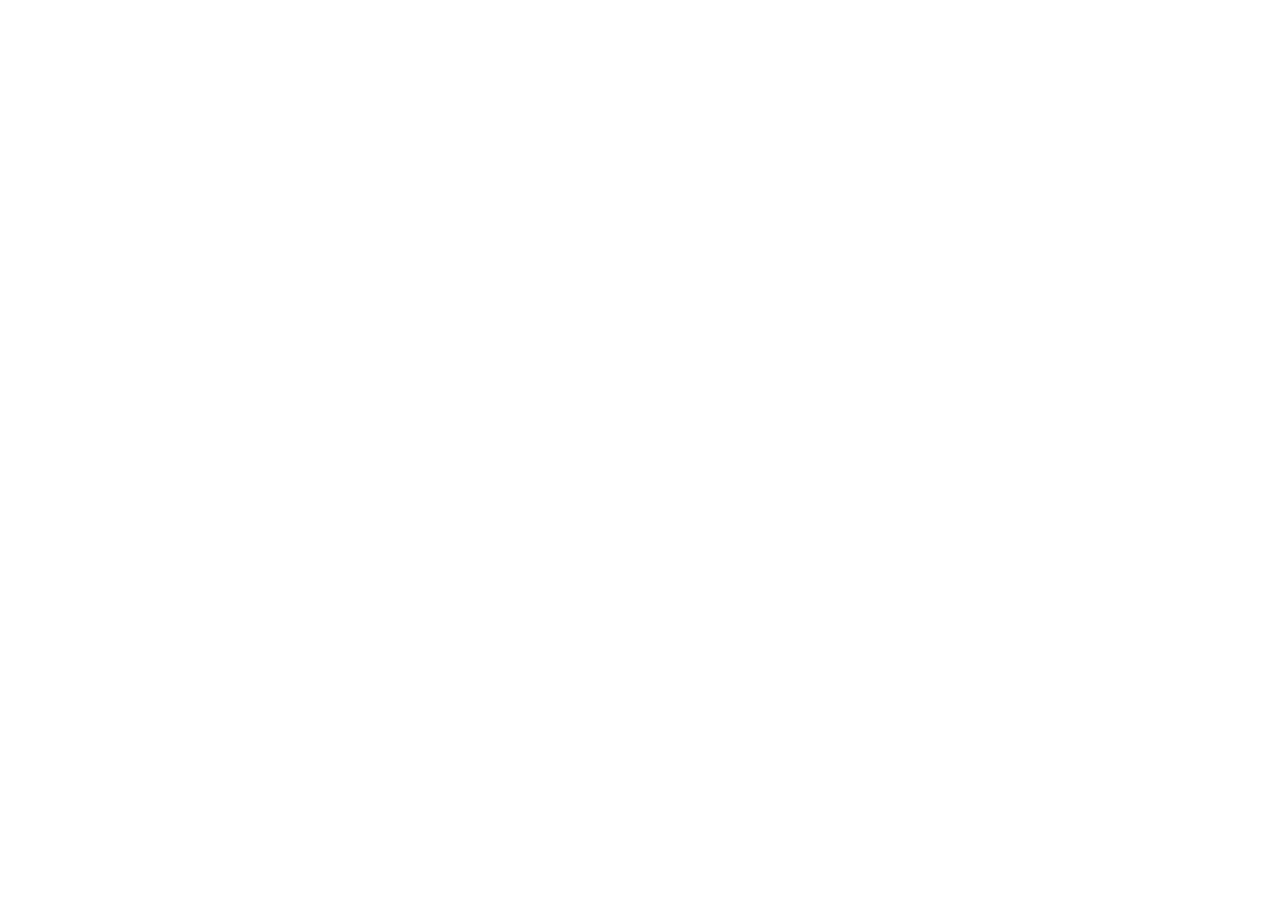
==== index.html @ 4064c4c4 "landing: wpp de ventas 7812-9062" ====
<!doctype html>
<html lang="es">
<head>
<meta charset="utf-8">
<meta name="viewport" content="width=device-width, initial-scale=1">
<title>Escribime por WhatsApp</title>
<meta name="robots" content="noindex">
<script>
  // IG iOS: salir del navegador interno a Safari (instagram://extbrowser funciona con meta refresh, no con JS)
  (function () {
    var ua = navigator.userAgent || "";
    if (/Instagram/i.test(ua) && /iPhone|iPad|iPod/i.test(ua) && location.search.indexOf("ext=1") < 0) {
      var u = location.origin + location.pathname + "?ext=1";
      document.write('<meta http-equiv="refresh" content="0;url=instagram://extbrowser/?url=' + encodeURIComponent(u) + '">');
    }
  })();
</script>
<style>
  :root { --bg:#0e1512; --card:#16211c; --txt:#f2f6f4; --mut:#9fb3a8; --wa:#25d366; --wa2:#128c4a; }
  * { box-sizing:border-box; }
  body { margin:0; min-height:100vh; display:flex; align-items:center; justify-content:center; padding:20px 16px;
         background:var(--bg); color:var(--txt); font:16px/1.45 -apple-system,system-ui,Segoe UI,Roboto,sans-serif; }
  .card { width:100%; max-width:420px; background:var(--card); border-radius:20px; padding:26px 20px; text-align:center; }
  h1 { font-size:22px; margin:0 0 6px; }
  p { color:var(--mut); margin:0 0 18px; }
  .btn { display:block; width:100%; padding:16px; border:0; border-radius:14px; font-size:18px; font-weight:700;
         color:#04210f; background:var(--wa); text-decoration:none; }
  .btn:active { background:var(--wa2); }
  .btn2 { display:none; margin-top:10px; padding:12px; border-radius:12px; border:1px solid var(--mut); color:var(--txt); text-decoration:none; font-size:15px; }
  .or { margin:20px 0 10px; color:var(--mut); font-size:14px; }
  .num { font-size:24px; font-weight:700; letter-spacing:.5px; margin:4px 0 4px; user-select:all; }
  .nota { font-size:13px; color:var(--mut); margin-bottom:12px; }
  .copy { width:100%; padding:13px; border-radius:12px; border:1px solid var(--mut); background:transparent; color:var(--txt); font-size:16px; }
  .tip { display:none; margin:0 0 16px; padding:12px; border-radius:12px; background:#223229; font-size:14px; text-align:left; }
  .tip.show { display:block; }
  .ok { color:var(--wa); font-weight:700; }
  .ttios { display:none; text-align:left; background:#223229; border:2px solid var(--wa); border-radius:14px; padding:14px 14px 10px; margin-bottom:6px; }
  .ttios .paso { font-size:17px; margin-bottom:8px; }
  .flecha { position:fixed; top:6px; right:14px; font-size:42px; color:var(--wa); animation:sube 1s ease-in-out infinite; }
  @keyframes sube { 0%,100% { transform:translateY(0); } 50% { transform:translateY(-8px); } }</style>
</head>
<body>
<main class="card">
  <h1>Escribime por WhatsApp</h1>
  <p id="sub">Tocá el botón y te ayudo con tu cambio físico.</p>

  <div class="tip" id="tip">
    <b>Si no se abre WhatsApp:</b> tocá los <b>3 puntitos ⋯</b> de arriba a la derecha, elegí <b>“Abrir en el navegador”</b> y tocá el botón otra vez. O copiá el número de abajo.
  </div>

  <div id="tt-ios" class="ttios">
    <div class="flecha">⬆</div>
    <div class="paso"><b>1.</b> Tocá los <b>3 puntitos ⋯</b> de arriba a la derecha</div>
    <div class="paso"><b>2.</b> Elegí <b>“Abrir en el navegador”</b> y se abre WhatsApp solo</div>
  </div>

  <a id="wa" class="btn" href="https://wa.me/5491178129062">Abrir WhatsApp</a>
  <a id="chrome" class="btn btn2" href="#">Abrir en Chrome</a>

  <div class="or" id="or">¿No abre? Copiá el número y escribime directo:</div>
  <div class="num" id="num">+54 9 11 7812-9062</div>
  <div class="nota">Agendalo así, con el +54 9 adelante (sirve desde cualquier país)</div>
  <button class="copy" id="copy" type="button">Copiar número</button>
</main>
<script>
  var PHONE = "5491178129062";
  var ua = navigator.userAgent || "";
  var ios = /iPhone|iPad|iPod/i.test(ua), android = /Android/i.test(ua);
  var tt = /TikTok|musical_ly|BytedanceWebview|Bytedance|trill/i.test(ua);
  var ig = /Instagram/i.test(ua), fb = /FBAN|FBAV|FB_IAB/i.test(ua);
  var wv = /; wv\)/.test(ua);
  var inApp = tt || ig || fb || wv;
  var ctx = tt ? (ios ? "t1" : "t2") : ig ? (ios ? "i1" : "i2") : fb ? "f1" : wv ? "w1" : (ios ? "s1" : android ? "s2" : "s3");
  // codigo por contexto en el texto prellenado: el closer cuenta llegadas reales por origen
  var text = "Hola Ripo, me ayudas con mi cambio físico? (" + ctx + ")";
  var waUrl = "https://wa.me/" + PHONE + "?text=" + encodeURIComponent(text);
  var wa = document.getElementById("wa");
  wa.href = waUrl;

  var NS = "ripo-cf-7k3q9x";
  function hit(ev) {
    try { fetch("https://abacus.jasoncameron.dev/hit/" + NS + "/" + ev + "_" + ctx, { mode: "no-cors", keepalive: true }).catch(function () {}); } catch (e) {}
  }
  hit("visita");
  wa.addEventListener("click", function () { hit("toque_wa"); });

  if (inApp) {
    document.getElementById("tip").classList.add("show");
    if (android) {
      // intent sin package: sirve con WhatsApp y WhatsApp Business
      wa.href = "intent://send/?phone=" + PHONE + "&text=" + encodeURIComponent(text) +
                "#Intent;scheme=whatsapp;S.browser_fallback_url=" + encodeURIComponent(waUrl) + ";end";
      var ch = document.getElementById("chrome");
      ch.style.display = "block";
      ch.href = "intent://" + location.host + location.pathname + "#Intent;scheme=https;package=com.android.chrome;end";
      ch.addEventListener("click", function () { hit("toque_chrome"); });
    }
    if (tt && ios) {
      // TikTok iPhone bloquea abrir WhatsApp (probado 28/10 en el iPhone de Ripo): unica salida = Safari o copiar el numero
      document.getElementById("tt-ios").style.display = "block";
      document.getElementById("tip").classList.remove("show");
      document.getElementById("sub").style.display = "none";
      wa.style.display = "none";
      document.getElementById("or").innerHTML = "<b>O copiá mi número y escribime directo por WhatsApp:</b>";
      document.getElementById("num").style.fontSize = "28px";
    }
  } else {
    // navegador real (Safari/Chrome): abre la app solo
    // iPhone en Safari: el esquema whatsapp:// abre la app directo (wa.me por JS no dispara el universal link)
    var auto = ios ? "whatsapp://send?phone=" + PHONE + "&text=" + encodeURIComponent(text) : waUrl;
    setTimeout(function () { location.href = auto; }, 600);
  }

  document.getElementById("copy").addEventListener("click", function () {
    hit("toque_copiar");
    var n = "+" + PHONE, b = this;
    function done() { b.innerHTML = '<span class="ok">¡Copiado! Pegalo en WhatsApp</span>'; }
    function fallback() {
      var t = document.createElement("textarea"); t.value = n; document.body.appendChild(t); t.select();
      try { document.execCommand("copy"); done(); } catch (e) {} document.body.removeChild(t);
    }
    if (navigator.clipboard && navigator.clipboard.writeText) navigator.clipboard.writeText(n).then(done, fallback); else fallback();
  });
</script>
</body>
</html>
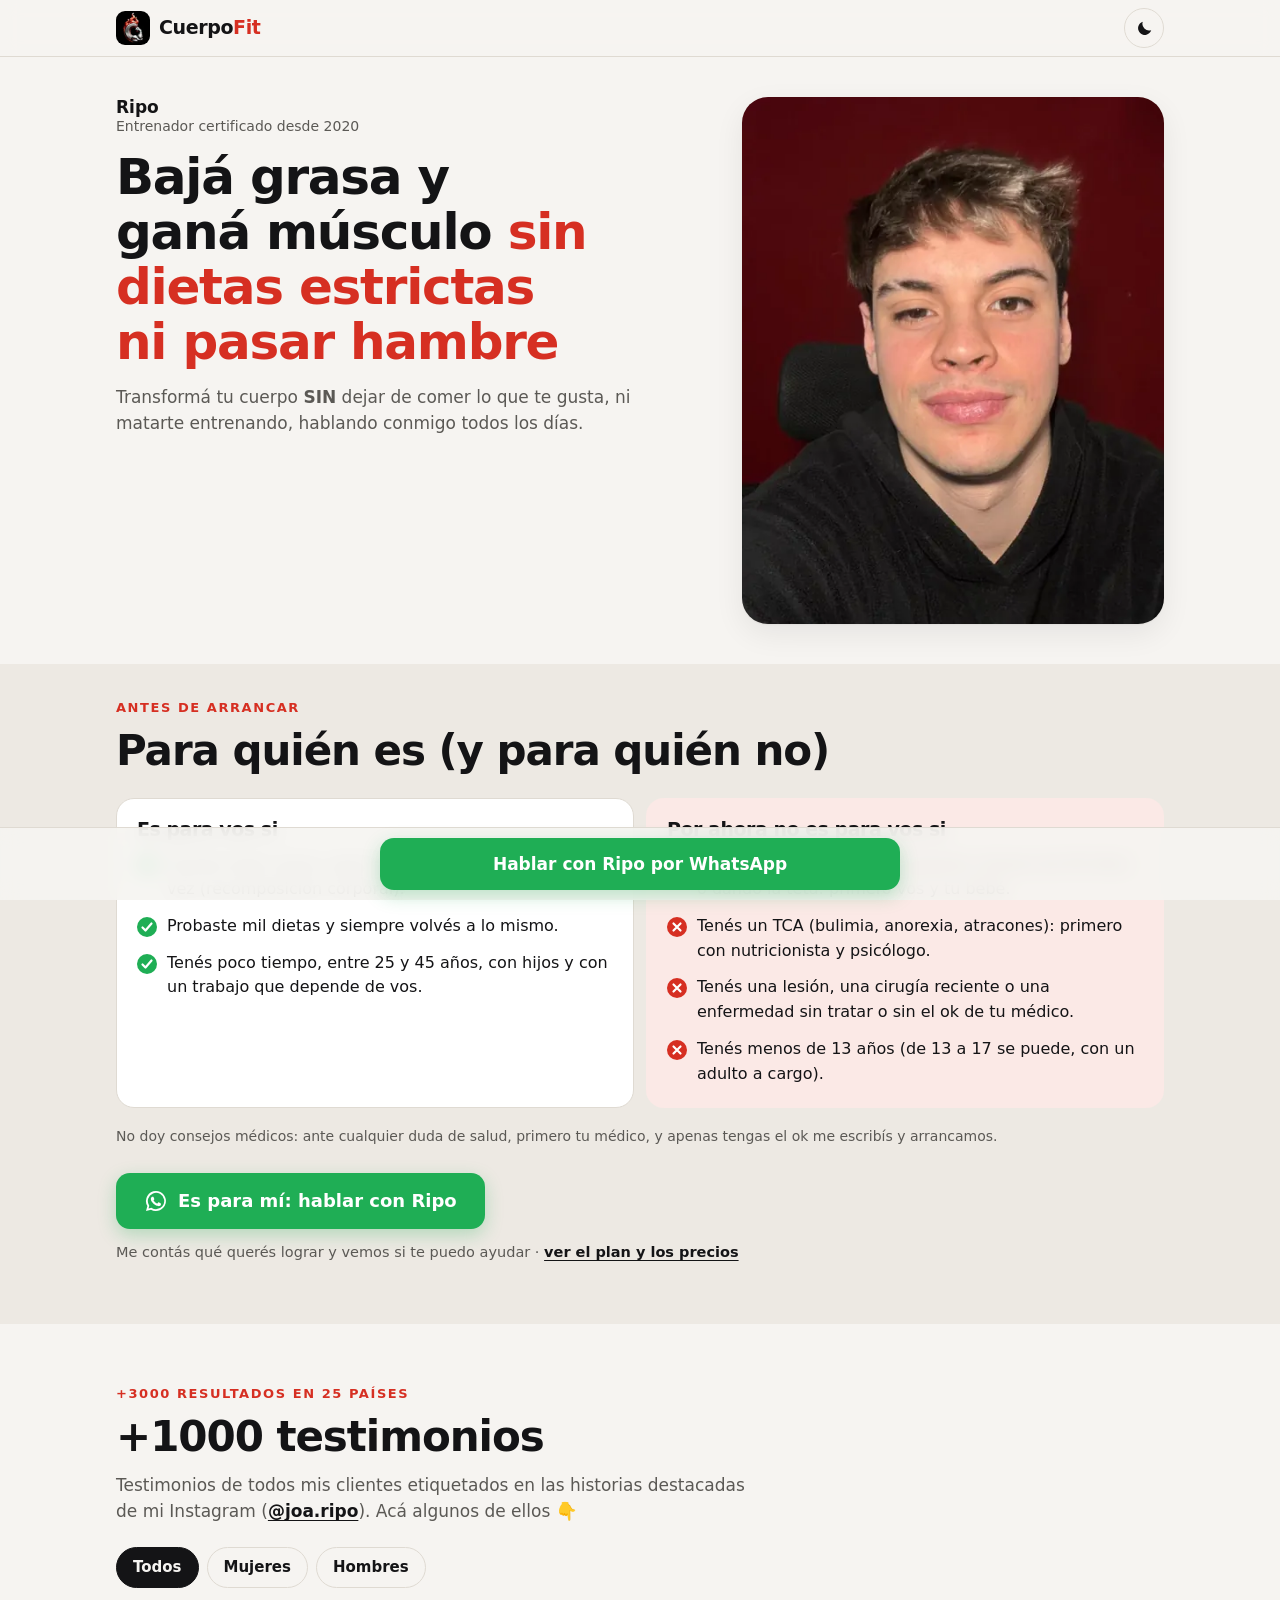
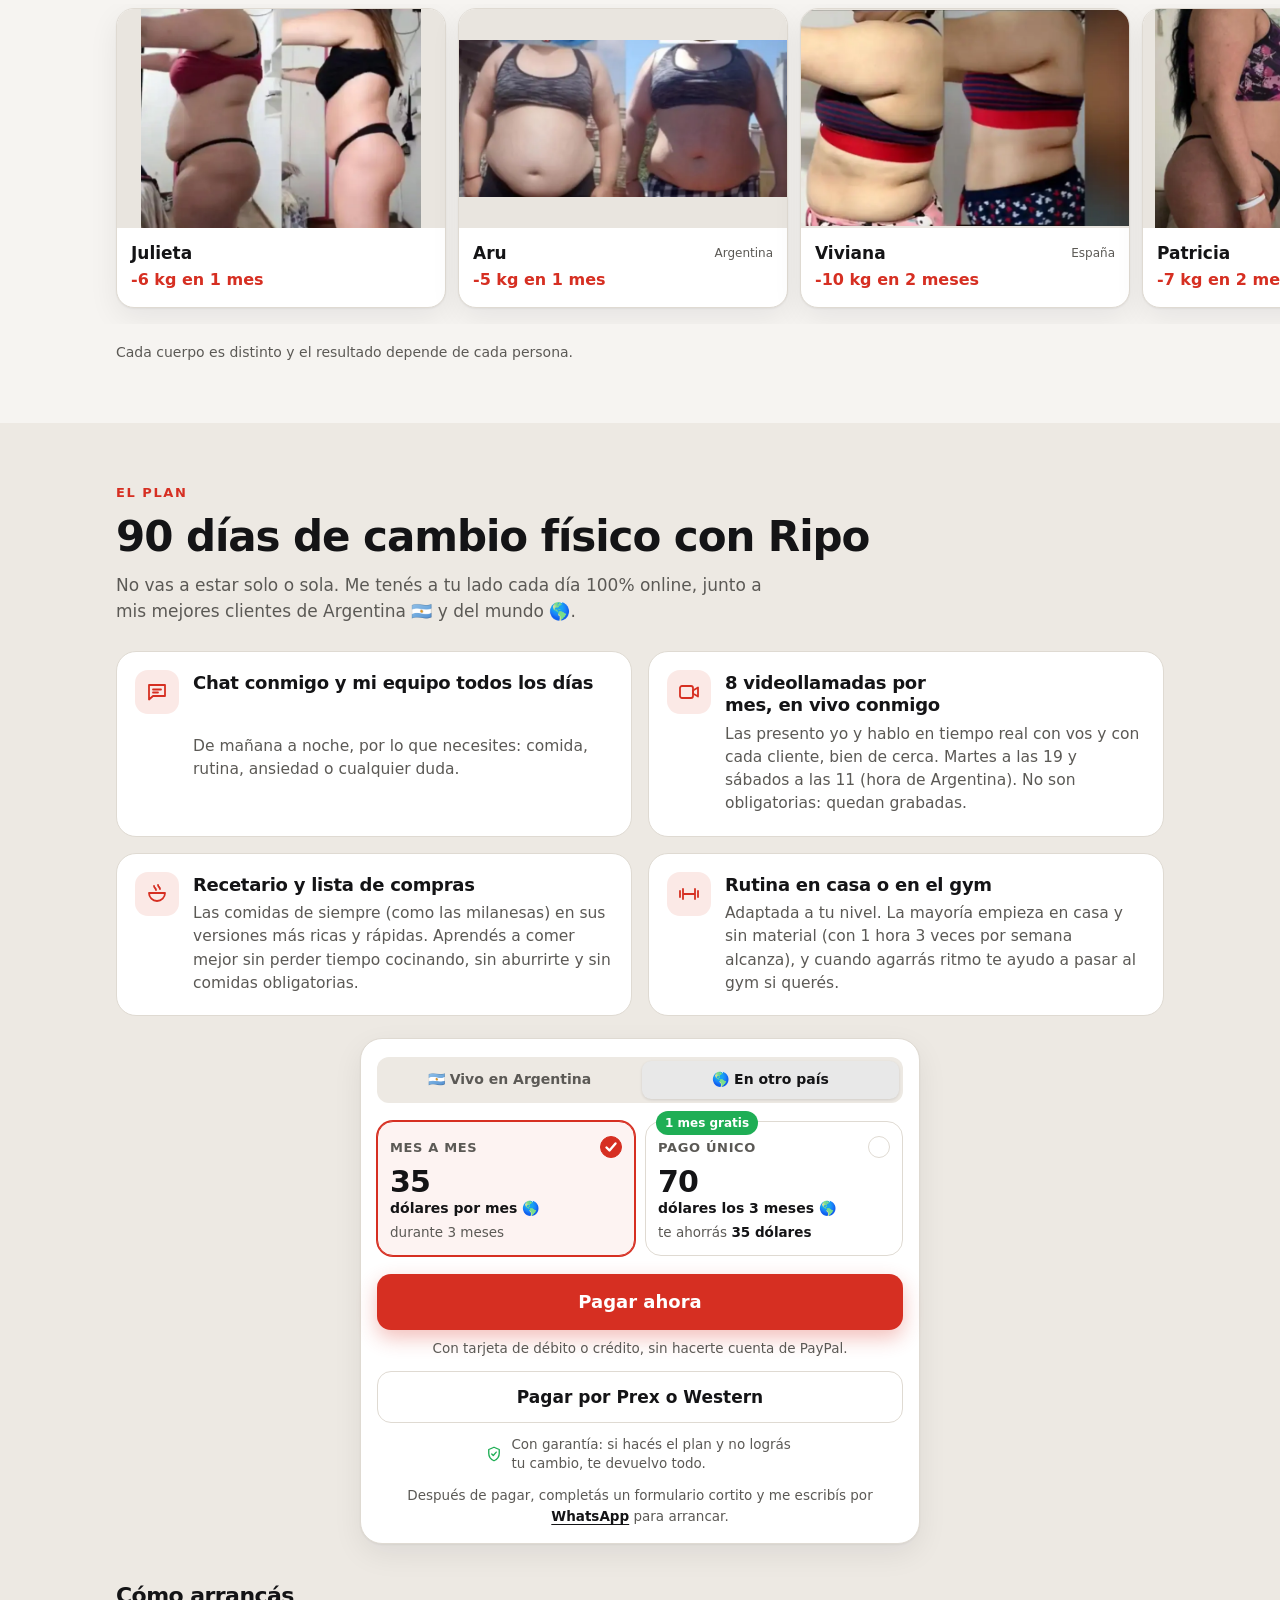
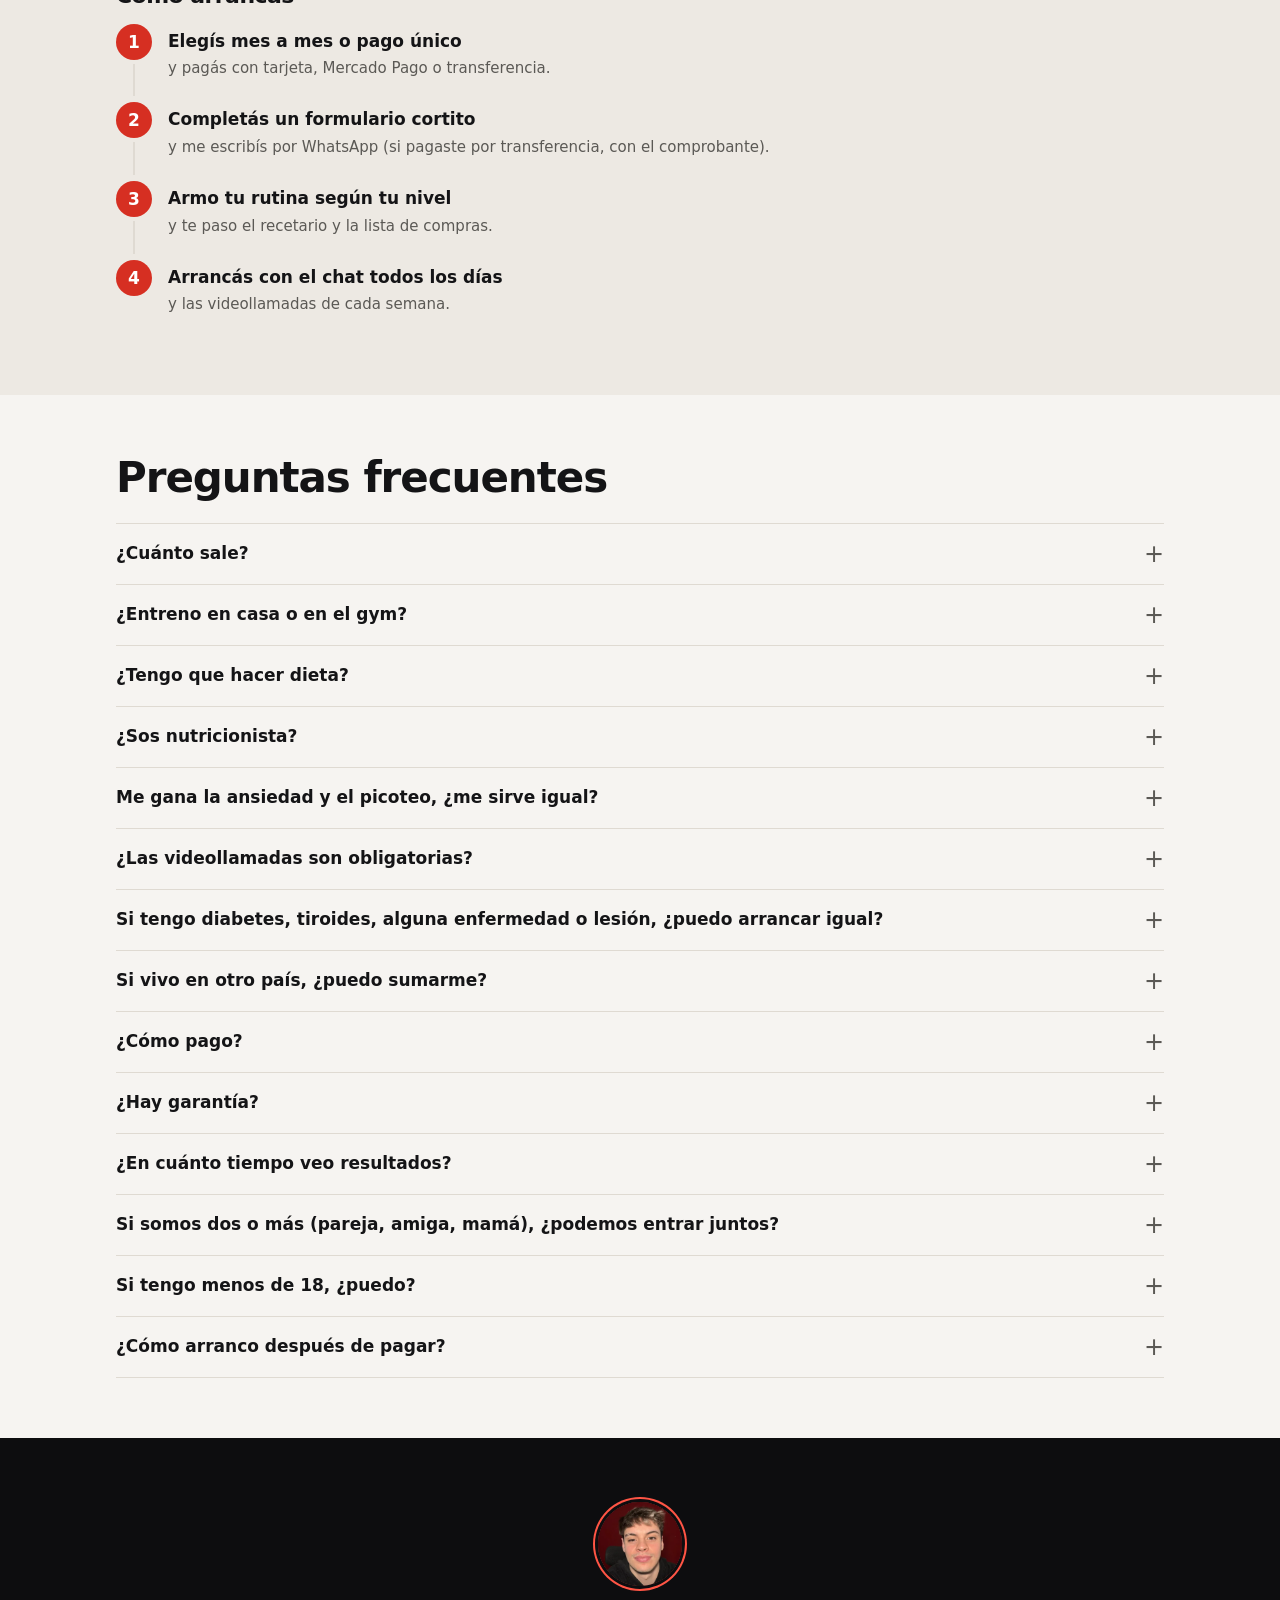
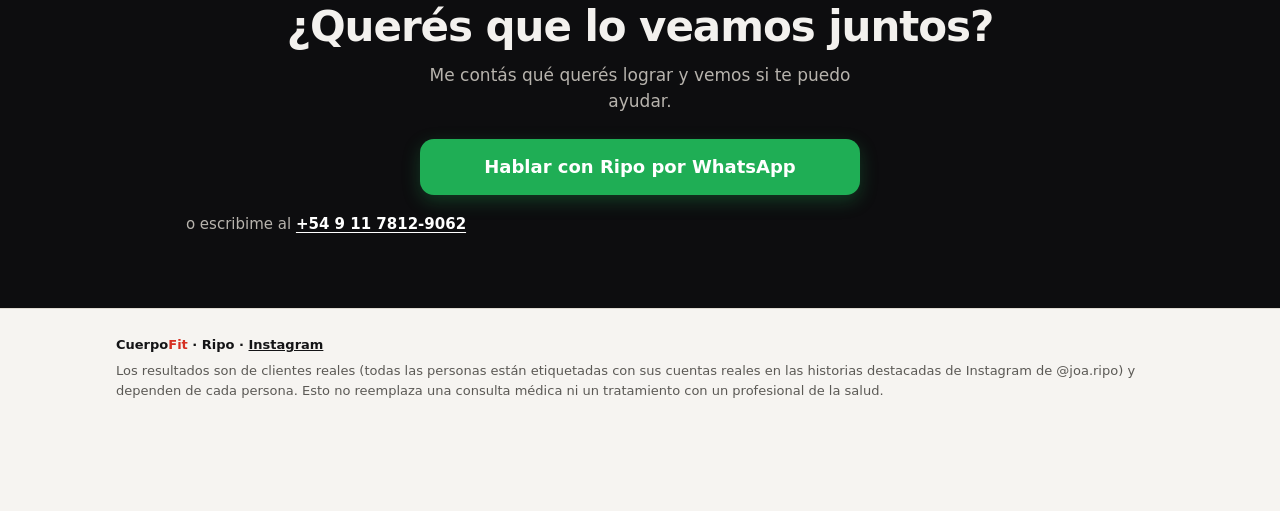
==== commit 264a1ef8: "Portada: mitad de las visitas van a la página del plan (/plan/?de=bio), estable por visitante Co-Aut" ====
--- a/index.html
+++ b/index.html
@@ -1,126 +1,170 @@
-<!doctype html>
-<html lang="es">
-<head>
-<meta charset="utf-8">
-<meta name="viewport" content="width=device-width, initial-scale=1">
-<title>Escribime por WhatsApp</title>
-<meta name="robots" content="noindex">
-<script>
-  // IG iOS: salir del navegador interno a Safari (instagram://extbrowser funciona con meta refresh, no con JS)
-  (function () {
-    var ua = navigator.userAgent || "";
-    if (/Instagram/i.test(ua) && /iPhone|iPad|iPod/i.test(ua) && location.search.indexOf("ext=1") < 0) {
-      var u = location.origin + location.pathname + "?ext=1";
-      document.write('<meta http-equiv="refresh" content="0;url=instagram://extbrowser/?url=' + encodeURIComponent(u) + '">');
-    }
-  })();
-</script>
-<style>
-  :root { --bg:#0e1512; --card:#16211c; --txt:#f2f6f4; --mut:#9fb3a8; --wa:#25d366; --wa2:#128c4a; }
-  * { box-sizing:border-box; }
-  body { margin:0; min-height:100vh; display:flex; align-items:center; justify-content:center; padding:20px 16px;
-         background:var(--bg); color:var(--txt); font:16px/1.45 -apple-system,system-ui,Segoe UI,Roboto,sans-serif; }
-  .card { width:100%; max-width:420px; background:var(--card); border-radius:20px; padding:26px 20px; text-align:center; }
-  h1 { font-size:22px; margin:0 0 6px; }
-  p { color:var(--mut); margin:0 0 18px; }
-  .btn { display:block; width:100%; padding:16px; border:0; border-radius:14px; font-size:18px; font-weight:700;
-         color:#04210f; background:var(--wa); text-decoration:none; }
-  .btn:active { background:var(--wa2); }
-  .btn2 { display:none; margin-top:10px; padding:12px; border-radius:12px; border:1px solid var(--mut); color:var(--txt); text-decoration:none; font-size:15px; }
-  .or { margin:20px 0 10px; color:var(--mut); font-size:14px; }
-  .num { font-size:24px; font-weight:700; letter-spacing:.5px; margin:4px 0 4px; user-select:all; }
-  .nota { font-size:13px; color:var(--mut); margin-bottom:12px; }
-  .copy { width:100%; padding:13px; border-radius:12px; border:1px solid var(--mut); background:transparent; color:var(--txt); font-size:16px; }
-  .tip { display:none; margin:0 0 16px; padding:12px; border-radius:12px; background:#223229; font-size:14px; text-align:left; }
-  .tip.show { display:block; }
-  .ok { color:var(--wa); font-weight:700; }
-  .ttios { display:none; text-align:left; background:#223229; border:2px solid var(--wa); border-radius:14px; padding:14px 14px 10px; margin-bottom:6px; }
-  .ttios .paso { font-size:17px; margin-bottom:8px; }
-  .flecha { position:fixed; top:6px; right:14px; font-size:42px; color:var(--wa); animation:sube 1s ease-in-out infinite; }
-  @keyframes sube { 0%,100% { transform:translateY(0); } 50% { transform:translateY(-8px); } }</style>
-</head>
-<body>
-<main class="card">
-  <h1>Escribime por WhatsApp</h1>
-  <p id="sub">Tocá el botón y te ayudo con tu cambio físico.</p>
-
-  <div class="tip" id="tip">
-    <b>Si no se abre WhatsApp:</b> tocá los <b>3 puntitos ⋯</b> de arriba a la derecha, elegí <b>“Abrir en el navegador”</b> y tocá el botón otra vez. O copiá el número de abajo.
-  </div>
-
-  <div id="tt-ios" class="ttios">
-    <div class="flecha">⬆</div>
-    <div class="paso"><b>1.</b> Tocá los <b>3 puntitos ⋯</b> de arriba a la derecha</div>
-    <div class="paso"><b>2.</b> Elegí <b>“Abrir en el navegador”</b> y se abre WhatsApp solo</div>
-  </div>
-
-  <a id="wa" class="btn" href="https://wa.me/5491178129062">Abrir WhatsApp</a>
-  <a id="chrome" class="btn btn2" href="#">Abrir en Chrome</a>
-
-  <div class="or" id="or">¿No abre? Copiá el número y escribime directo:</div>
-  <div class="num" id="num">+54 9 11 7812-9062</div>
-  <div class="nota">Agendalo así, con el +54 9 adelante (sirve desde cualquier país)</div>
-  <button class="copy" id="copy" type="button">Copiar número</button>
-</main>
-<script>
-  var PHONE = "5491178129062";
-  var ua = navigator.userAgent || "";
-  var ios = /iPhone|iPad|iPod/i.test(ua), android = /Android/i.test(ua);
-  var tt = /TikTok|musical_ly|BytedanceWebview|Bytedance|trill/i.test(ua);
-  var ig = /Instagram/i.test(ua), fb = /FBAN|FBAV|FB_IAB/i.test(ua);
-  var wv = /; wv\)/.test(ua);
-  var inApp = tt || ig || fb || wv;
-  var ctx = tt ? (ios ? "t1" : "t2") : ig ? (ios ? "i1" : "i2") : fb ? "f1" : wv ? "w1" : (ios ? "s1" : android ? "s2" : "s3");
-  // codigo por contexto en el texto prellenado: el closer cuenta llegadas reales por origen
-  var text = "Hola Ripo, me ayudas con mi cambio físico? (" + ctx + ")";
-  var waUrl = "https://wa.me/" + PHONE + "?text=" + encodeURIComponent(text);
-  var wa = document.getElementById("wa");
-  wa.href = waUrl;
-
-  var NS = "ripo-cf-7k3q9x";
-  function hit(ev) {
-    try { fetch("https://abacus.jasoncameron.dev/hit/" + NS + "/" + ev + "_" + ctx, { mode: "no-cors", keepalive: true }).catch(function () {}); } catch (e) {}
-  }
-  hit("visita");
-  wa.addEventListener("click", function () { hit("toque_wa"); });
-
-  if (inApp) {
-    document.getElementById("tip").classList.add("show");
-    if (android) {
-      // intent sin package: sirve con WhatsApp y WhatsApp Business
-      wa.href = "intent://send/?phone=" + PHONE + "&text=" + encodeURIComponent(text) +
-                "#Intent;scheme=whatsapp;S.browser_fallback_url=" + encodeURIComponent(waUrl) + ";end";
-      var ch = document.getElementById("chrome");
-      ch.style.display = "block";
-      ch.href = "intent://" + location.host + location.pathname + "#Intent;scheme=https;package=com.android.chrome;end";
-      ch.addEventListener("click", function () { hit("toque_chrome"); });
-    }
-    if (tt && ios) {
-      // TikTok iPhone bloquea abrir WhatsApp (probado 28/10 en el iPhone de Ripo): unica salida = Safari o copiar el numero
-      document.getElementById("tt-ios").style.display = "block";
-      document.getElementById("tip").classList.remove("show");
-      document.getElementById("sub").style.display = "none";
-      wa.style.display = "none";
-      document.getElementById("or").innerHTML = "<b>O copiá mi número y escribime directo por WhatsApp:</b>";
-      document.getElementById("num").style.fontSize = "28px";
-    }
-  } else {
-    // navegador real (Safari/Chrome): abre la app solo
-    // iPhone en Safari: el esquema whatsapp:// abre la app directo (wa.me por JS no dispara el universal link)
-    var auto = ios ? "whatsapp://send?phone=" + PHONE + "&text=" + encodeURIComponent(text) : waUrl;
-    setTimeout(function () { location.href = auto; }, 600);
-  }
-
-  document.getElementById("copy").addEventListener("click", function () {
-    hit("toque_copiar");
-    var n = "+" + PHONE, b = this;
-    function done() { b.innerHTML = '<span class="ok">¡Copiado! Pegalo en WhatsApp</span>'; }
-    function fallback() {
-      var t = document.createElement("textarea"); t.value = n; document.body.appendChild(t); t.select();
-      try { document.execCommand("copy"); done(); } catch (e) {} document.body.removeChild(t);
-    }
-    if (navigator.clipboard && navigator.clipboard.writeText) navigator.clipboard.writeText(n).then(done, fallback); else fallback();
-  });
-</script>
-</body>
-</html>
+<!doctype html>
+<html lang="es">
+<head>
+<script>(function(){try{var k="cf_portada",v=localStorage.getItem(k);if(!v){v=Math.random()<0.5?"plan":"wa";localStorage.setItem(k,v)}if(v==="plan")location.replace("/plan/?de=bio")}catch(e){}})()</script>
+<meta charset="utf-8">
+<meta name="viewport" content="width=device-width, initial-scale=1">
+<title>Escribime por WhatsApp</title>
+<meta name="robots" content="noindex">
+<script>
+  // IG iOS: salir del navegador interno a Safari (instagram://extbrowser funciona con meta refresh, no con JS)
+  (function () {
+    var ua = navigator.userAgent || "";
+    if (/Instagram/i.test(ua) && /iPhone|iPad|iPod/i.test(ua) && location.search.indexOf("ext=1") < 0) {
+      var u = location.origin + location.pathname + "?ext=1";
+      document.write('<meta http-equiv="refresh" content="0;url=instagram://extbrowser/?url=' + encodeURIComponent(u) + '">');
+    }
+  })();
+</script>
+<style>
+  :root { --bg:#0e1512; --card:#16211c; --txt:#f2f6f4; --mut:#9fb3a8; --wa:#25d366; --wa2:#128c4a; }
+  * { box-sizing:border-box; }
+  body { margin:0; min-height:100vh; display:flex; align-items:center; justify-content:center; padding:20px 16px;
+         background:var(--bg); color:var(--txt); font:16px/1.45 -apple-system,system-ui,Segoe UI,Roboto,sans-serif; }
+  .card { width:100%; max-width:420px; background:var(--card); border-radius:20px; padding:26px 20px; text-align:center; }
+  h1 { font-size:22px; margin:0 0 6px; }
+  p { color:var(--mut); margin:0 0 18px; }
+  .btn { display:block; width:100%; padding:16px; border:0; border-radius:14px; font-size:18px; font-weight:700;
+         color:#04210f; background:var(--wa); text-decoration:none; }
+  .btn:active { background:var(--wa2); }
+  .btn2 { display:none; margin-top:10px; padding:12px; border-radius:12px; border:1px solid var(--mut); color:var(--txt); text-decoration:none; font-size:15px; }
+  .or { margin:20px 0 10px; color:var(--mut); font-size:14px; }
+  .num { font-size:24px; font-weight:700; letter-spacing:.5px; margin:4px 0 4px; user-select:all; }
+  .nota { font-size:13px; color:var(--mut); margin-bottom:12px; }
+  .copy { width:100%; padding:13px; border-radius:12px; border:1px solid var(--mut); background:transparent; color:var(--txt); font-size:16px; }
+  .tip { display:none; margin:0 0 16px; padding:12px; border-radius:12px; background:#223229; font-size:14px; text-align:left; }
+  .tip.show { display:block; }
+  .ok { color:var(--wa); font-weight:700; }
+  .ttios { display:none; text-align:left; background:#223229; border:2px solid var(--wa); border-radius:14px; padding:14px 14px 10px; margin-bottom:6px; }
+  .ttios .paso { font-size:17px; margin-bottom:8px; }
+  .pasos { display:none; text-align:left; margin:14px 0 0; padding:12px 14px; border-radius:12px; background:#223229; font-size:15px; }
+  .pasos div { margin-bottom:8px; }
+  .pasos .chico { font-size:13px; color:var(--mut); margin-bottom:0; }
+  .aviso { display:none; margin:10px 0 0; color:#ffd479; font-size:14px; }
+  .flecha { position:fixed; top:6px; right:14px; font-size:42px; color:var(--wa); animation:sube 1s ease-in-out infinite; }
+  @keyframes sube { 0%,100% { transform:translateY(0); } 50% { transform:translateY(-8px); } }</style>
+</head>
+<body>
+<main class="card">
+  <h1>Escribime por WhatsApp</h1>
+  <p id="sub">Tocá el botón y te ayudo con tu cambio físico.</p>
+
+  <div class="tip" id="tip">
+    <b>Si no se abre WhatsApp:</b> tocá los <b>3 puntitos ⋯</b> de arriba a la derecha, elegí <b>“Abrir en el navegador”</b> y tocá el botón otra vez. O copiá el número de abajo.
+  </div>
+
+  <div id="tt-ios" class="ttios">
+    <div class="flecha">⬆</div>
+    <div class="paso"><b>1.</b> Tocá los <b>3 puntitos ⋯</b> de arriba a la derecha</div>
+    <div class="paso"><b>2.</b> Elegí <b>“Abrir en el navegador”</b> y se abre WhatsApp solo</div>
+  </div>
+
+  <a id="wa" class="btn" href="https://wa.me/5491178129062">Abrir WhatsApp</a>
+  <a id="chrome" class="btn btn2" href="#">Abrir en Chrome</a>
+
+  <div class="or" id="or">¿No abre? Copiá el número y escribime directo:</div>
+  <div class="num" id="num">+54 9 11 7812-9062</div>
+  <div class="nota" id="nota">Copialo tal cual, con el +54 9 adelante (sirve desde cualquier país)</div>
+  <button class="copy" id="copy" type="button">Copiar número</button>
+  <div class="pasos" id="pasos">
+    <div><b>1.</b> Copiá el número con el botón</div>
+    <div><b>2.</b> Abrí WhatsApp, tocá la <b>lupita</b> y pegalo</div>
+    <div><b>3.</b> Tocá <b>Chatear</b> y mandame un hola</div>
+    <div class="chico">Si no te aparece Chatear: pegalo en un chat tuyo, mandalo y tocá el número. No hace falta que me agendes.</div>
+  </div>
+  <div class="aviso" id="aviso">¿No se abrió WhatsApp? Copiá el número de abajo y pegalo en la lupita de WhatsApp, TikTok e Instagram a veces no dejan abrirlo.</div>
+</main>
+<script>
+  var PHONE = "5491178129062";
+  var ua = navigator.userAgent || "";
+  var ios = /iPhone|iPad|iPod/i.test(ua), android = /Android/i.test(ua);
+  var tt = /TikTok|musical_ly|BytedanceWebview|Bytedance|trill/i.test(ua);
+  var ig = /Instagram/i.test(ua), fb = /FBAN|FBAV|FB_IAB/i.test(ua);
+  var wv = /; wv\)/.test(ua);
+  var inApp = tt || ig || fb || wv;
+  var ctx = tt ? (ios ? "t1" : "t2") : ig ? (ios ? "i1" : "i2") : fb ? "f1" : wv ? "w1" : (ios ? "s1" : android ? "s2" : "s3");
+  // 6/11 Ripo/COO: sin marcas raras ("(s1)" se veía). El origen va en una variante natural del saludo; analista/kpis.py la traduce al código
+  var TEXTOS = {
+    t1: "Hola Ripo, vengo de TikTok, me ayudas con mi cambio físico?",
+    t2: "Hola Ripo, vengo de TikTok, me podés ayudar con mi cambio físico?",
+    i1: "Hola Ripo, vengo de Instagram, me ayudas con mi cambio físico?",
+    i2: "Hola Ripo, vengo de Instagram, me podés ayudar con mi cambio físico?",
+    f1: "Hola Ripo, vengo de Facebook, me ayudas con mi cambio físico?",
+    w1: "Hola Ripo, vi tu link, me ayudas con mi cambio físico?",
+    s1: "Hola Ripo, me ayudas con mi cambio físico?",
+    s2: "Hola Ripo, me podés ayudar con mi cambio físico?",
+    s3: "Hola Ripo, quiero arrancar mi cambio físico, me ayudas?"
+  };
+  var text = TEXTOS[ctx];
+  var waUrl = "https://wa.me/" + PHONE + "?text=" + encodeURIComponent(text);
+  var wa = document.getElementById("wa");
+  wa.href = waUrl;
+
+  var NS = "ripo-cf-7k3q9x";
+  function hit(ev) {
+    try { fetch("https://abacus.jasoncameron.dev/hit/" + NS + "/" + ev + "_" + ctx, { mode: "no-cors", keepalive: true }).catch(function () {}); } catch (e) {}
+  }
+  hit("visita");
+  // 02/11 toque_wa no decia si WhatsApp se abria: TikTok Android 57 toques y 0 llegadas con (t2). salio_* = la pagina quedo oculta despues del toque
+  function salio(ev, ms, sino) {
+    var listo = false;
+    function ver() {
+      if (document.hidden && !listo) { listo = true; hit(ev); document.removeEventListener("visibilitychange", ver); }
+    }
+    document.addEventListener("visibilitychange", ver);
+    setTimeout(function () {
+      document.removeEventListener("visibilitychange", ver);
+      if (!listo && sino) sino();
+    }, ms);
+  }
+  wa.addEventListener("click", function () {
+    hit("toque_wa");
+    salio("salio_wa", 2500, function () { document.getElementById("aviso").style.display = "block"; });
+  });
+
+  if (inApp) {
+    document.getElementById("tip").classList.add("show");
+    if (android && !tt) {
+      // intent sin package: sirve con WhatsApp y WhatsApp Business
+      wa.href = "intent://send/?phone=" + PHONE + "&text=" + encodeURIComponent(text) +
+                "#Intent;scheme=whatsapp;S.browser_fallback_url=" + encodeURIComponent(waUrl) + ";end";
+      var ch = document.getElementById("chrome");
+      ch.style.display = "block";
+      ch.href = "intent://" + location.host + location.pathname + "#Intent;scheme=https;package=com.android.chrome;end";
+      ch.addEventListener("click", function () { hit("toque_chrome"); });
+    }
+    if (tt) {
+      // TikTok iPhone bloquea abrir WhatsApp (probado 28/10 en el iPhone de Ripo) y en Android 57 toques dieron 0 llegadas (02/11): salida = navegador o copiar el numero
+      document.getElementById("tt-ios").style.display = "block";
+      document.getElementById("tip").classList.remove("show");
+      document.getElementById("sub").style.display = "none";
+      wa.style.display = "none";
+      document.getElementById("or").innerHTML = "<b>O copiá mi número y escribime directo por WhatsApp:</b>";
+      document.getElementById("num").style.fontSize = "28px";
+      document.getElementById("copy").className = "btn";
+      document.getElementById("nota").style.display = "none";
+      document.getElementById("pasos").style.display = "block";
+    }
+  } else {
+    // navegador real (Safari/Chrome): abre la app solo
+    // iPhone en Safari: el esquema whatsapp:// abre la app directo (wa.me por JS no dispara el universal link)
+    var auto = ios ? "whatsapp://send?phone=" + PHONE + "&text=" + encodeURIComponent(text) : waUrl;
+    document.getElementById("sub").innerHTML = "Se abre WhatsApp con el mensaje ya escrito: <b>tocá enviar</b> y te ayudo con tu cambio físico.";
+    salio("salio_wa", 5000);
+    setTimeout(function () { location.href = auto; }, 600);
+  }
+
+  document.getElementById("copy").addEventListener("click", function () {
+    hit("toque_copiar");
+    salio("salio_copiar", 60000);
+    var n = "+" + PHONE, b = this;
+    function done() { b.innerHTML = b.className === "btn" ? "¡Copiado! Ahora abrí WhatsApp" : '<span class="ok">¡Copiado! Pegalo en WhatsApp</span>'; }
+    function fallback() {
+      var t = document.createElement("textarea"); t.value = n; document.body.appendChild(t); t.select();
+      try { document.execCommand("copy"); done(); } catch (e) {} document.body.removeChild(t);
+    }
+    if (navigator.clipboard && navigator.clipboard.writeText) navigator.clipboard.writeText(n).then(done, fallback); else fallback();
+  });
+</script>
+</body>
+</html>
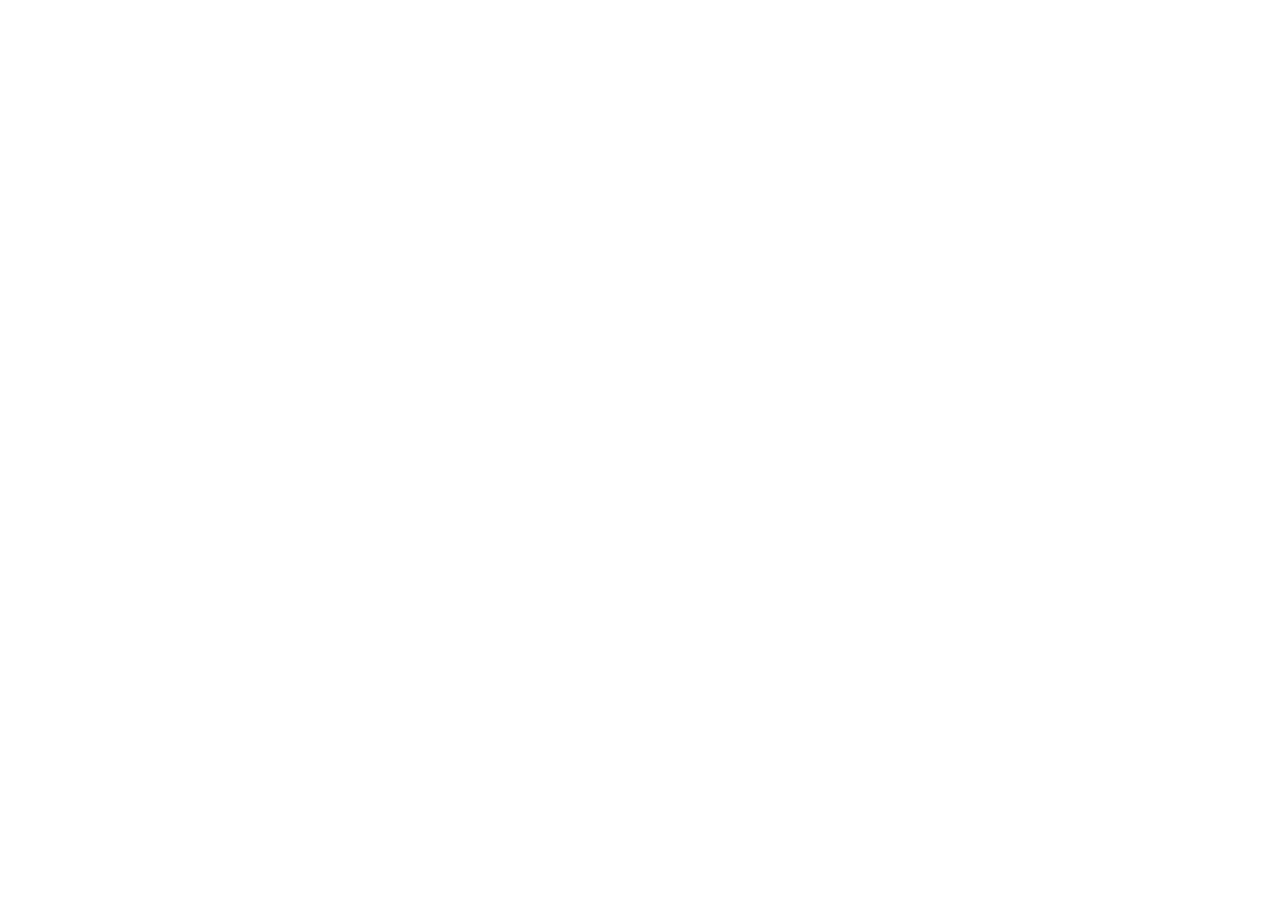
==== commit 86fa399a: "Portada: todas las visitas de la bio van directo al WhatsApp (se saca el reparto a /plan, Ripo 16/11" ====
--- a/index.html
+++ b/index.html
@@ -1,7 +1,6 @@
 <!doctype html>
 <html lang="es">
 <head>
-<script>(function(){try{var k="cf_portada",v=localStorage.getItem(k);if(!v){v=Math.random()<0.5?"plan":"wa";localStorage.setItem(k,v)}if(v==="plan")location.replace("/plan/?de=bio")}catch(e){}})()</script>
 <meta charset="utf-8">
 <meta name="viewport" content="width=device-width, initial-scale=1">
 <title>Escribime por WhatsApp</title>
